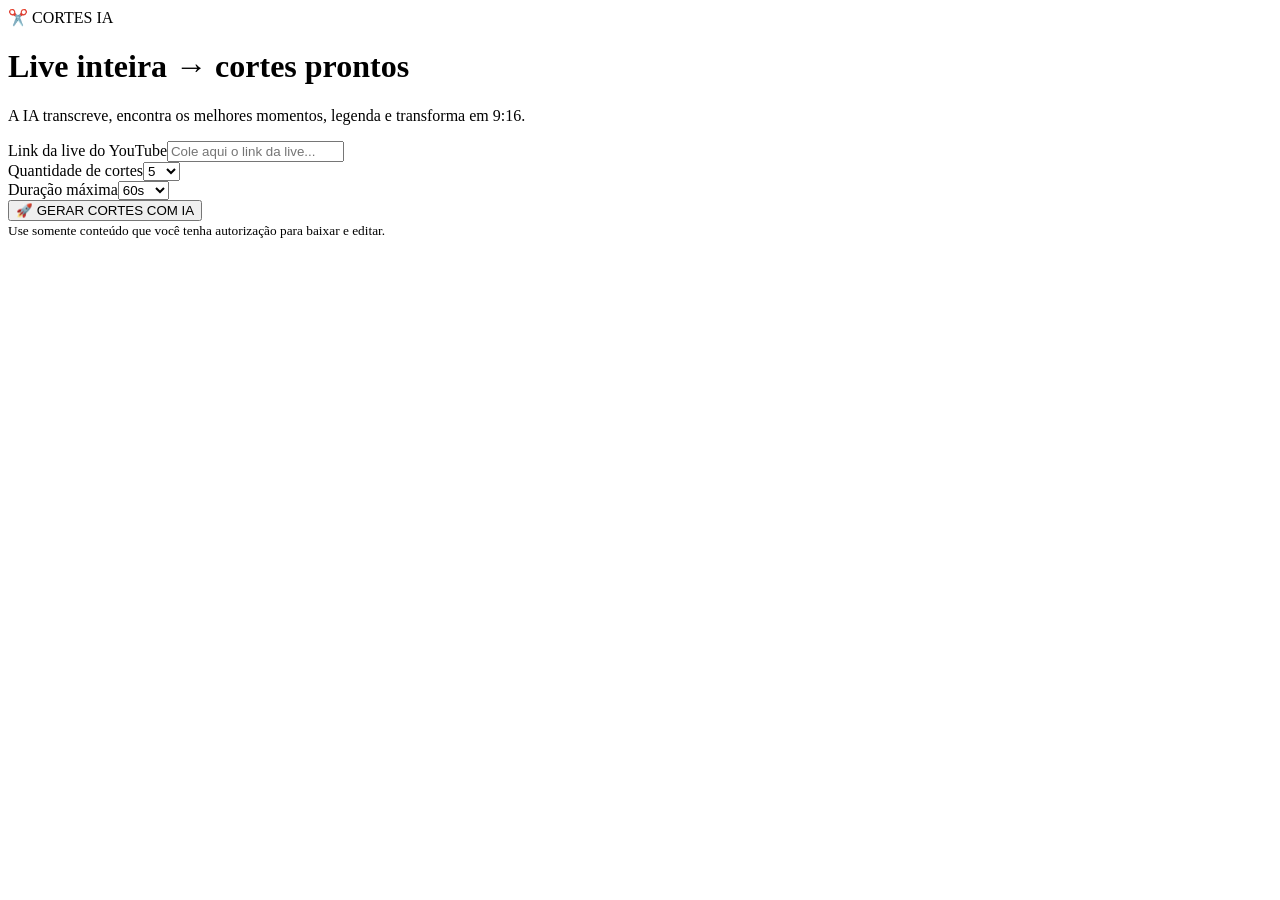
==== templates/index.html @ 6889c681 "Rename index.html to templates/index.html" ====
<!doctype html><html lang="pt-BR"><head><meta charset="utf-8"><meta name="viewport" content="width=device-width,initial-scale=1">
<title>Cortes IA</title><link rel="stylesheet" href="/static/style.css"></head><body>
<main><div class="brand">✂️ CORTES IA</div><h1>Live inteira → cortes prontos</h1>
<p class="sub">A IA transcreve, encontra os melhores momentos, legenda e transforma em 9:16.</p>
<section class="card">
<label>Link da live do YouTube</label><input id="url" placeholder="Cole aqui o link da live...">
<div class="grid"><div><label>Quantidade de cortes</label><select id="count"><option>3</option><option selected>5</option><option>10</option><option>15</option></select></div>
<div><label>Duração máxima</label><select id="duration"><option value="30">30s</option><option value="60" selected>60s</option><option value="90">90s</option><option value="120">120s</option></select></div></div>
<button id="go" onclick="start()">🚀 GERAR CORTES COM IA</button>
<div id="status" class="hide"><div class="bar"><i id="fill"></i></div><b id="msg"></b><div id="results"></div></div>
</section><small>Use somente conteúdo que você tenha autorização para baixar e editar.</small></main>
<script>
let t;
async function start(){
 let u=url.value.trim(); if(!u)return alert("Cole o link da live.");
 go.disabled=true; status.classList.remove("hide"); results.innerHTML="";
 let r=await fetch("/api/start",{method:"POST",headers:{"Content-Type":"application/json"},body:JSON.stringify({url:u,count:+count.value,duration:+duration.value})});
 let d=await r.json(); if(!r.ok){alert(d.error);go.disabled=false;return}
 t=setInterval(()=>poll(d.job_id),1500);
}
async function poll(id){
 let d=await (await fetch("/api/status/"+id)).json(); fill.style.width=(d.progress||0)+"%";msg.textContent=d.message||"";
 if(d.status==="concluido"){clearInterval(t);go.disabled=false;
 results.innerHTML=d.clips.map((c,i)=>`<article><b>${c.title}</b><p>${c.hook||""}</p><a href="${c.file}">⬇ Baixar corte ${i+1}</a></article>`).join("");
 } if(d.status==="erro"){clearInterval(t);go.disabled=false}
}
</script></body></html>
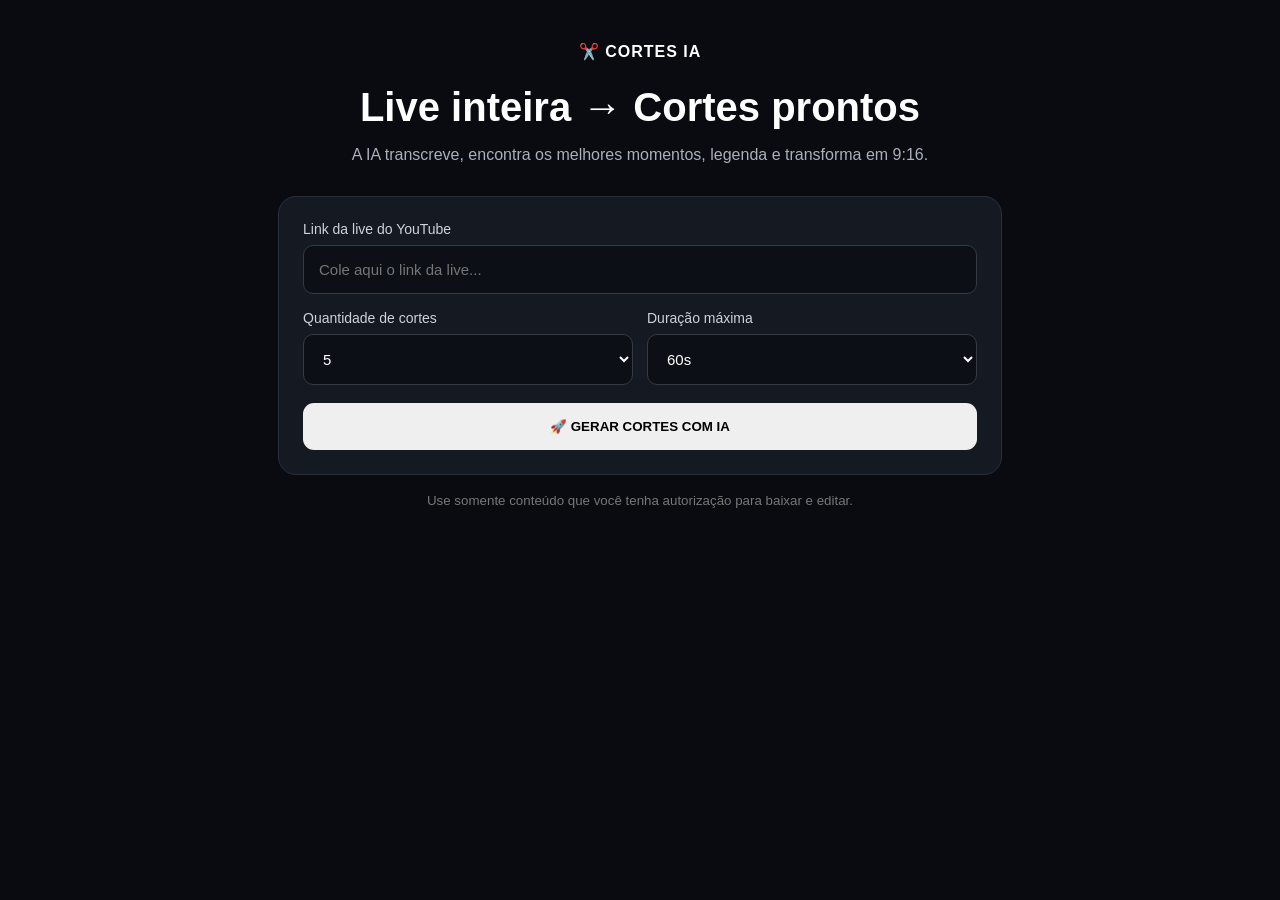
==== commit f2f5977c: "Refactor index.html for better structure and functionality Updated HTML structure and improved JavaS" ====
--- a/templates/index.html
+++ b/templates/index.html
@@ -1,27 +1,252 @@
-<!doctype html><html lang="pt-BR"><head><meta charset="utf-8"><meta name="viewport" content="width=device-width,initial-scale=1">
-<title>Cortes IA</title><link rel="stylesheet" href="/static/style.css"></head><body>
-<main><div class="brand">✂️ CORTES IA</div><h1>Live inteira → cortes prontos</h1>
-<p class="sub">A IA transcreve, encontra os melhores momentos, legenda e transforma em 9:16.</p>
-<section class="card">
-<label>Link da live do YouTube</label><input id="url" placeholder="Cole aqui o link da live...">
-<div class="grid"><div><label>Quantidade de cortes</label><select id="count"><option>3</option><option selected>5</option><option>10</option><option>15</option></select></div>
-<div><label>Duração máxima</label><select id="duration"><option value="30">30s</option><option value="60" selected>60s</option><option value="90">90s</option><option value="120">120s</option></select></div></div>
-<button id="go" onclick="start()">🚀 GERAR CORTES COM IA</button>
-<div id="status" class="hide"><div class="bar"><i id="fill"></i></div><b id="msg"></b><div id="results"></div></div>
-</section><small>Use somente conteúdo que você tenha autorização para baixar e editar.</small></main>
+<!doctype html>
+<html lang="pt-BR">
+<head>
+  <meta charset="utf-8">
+  <meta name="viewport" content="width=device-width, initial-scale=1">
+  <title>Cortes IA</title>
+  <link rel="stylesheet" href="/static/style.css">
+</head>
+
+<body>
+<main>
+  <div class="brand">✂️ CORTES IA</div>
+
+  <h1>Live inteira → Cortes prontos</h1>
+
+  <p class="sub">
+    A IA transcreve, encontra os melhores momentos, legenda e transforma em 9:16.
+  </p>
+
+  <section class="card">
+
+    <label>Link da live do YouTube</label>
+    <input
+      id="url"
+      type="url"
+      placeholder="Cole aqui o link da live..."
+    >
+
+    <div class="grid">
+
+      <div>
+        <label>Quantidade de cortes</label>
+        <select id="count">
+          <option value="3">3</option>
+          <option value="5" selected>5</option>
+          <option value="10">10</option>
+        </select>
+      </div>
+
+      <div>
+        <label>Duração máxima</label>
+        <select id="duration">
+          <option value="30">30s</option>
+          <option value="60" selected>60s</option>
+          <option value="90">90s</option>
+        </select>
+      </div>
+
+    </div>
+
+    <button id="go" type="button">
+      🚀 GERAR CORTES COM IA
+    </button>
+
+    <div id="status" class="hide">
+      <div class="bar">
+        <i id="fill"></i>
+      </div>
+
+      <b id="msg"></b>
+    </div>
+
+    <div id="results"></div>
+
+  </section>
+
+  <small>
+    Use somente conteúdo que você tenha autorização para baixar e editar.
+  </small>
+</main>
+
 <script>
-let t;
-async function start(){
- let u=url.value.trim(); if(!u)return alert("Cole o link da live.");
- go.disabled=true; status.classList.remove("hide"); results.innerHTML="";
- let r=await fetch("/api/start",{method:"POST",headers:{"Content-Type":"application/json"},body:JSON.stringify({url:u,count:+count.value,duration:+duration.value})});
- let d=await r.json(); if(!r.ok){alert(d.error);go.disabled=false;return}
- t=setInterval(()=>poll(d.job_id),1500);
+let timer = null;
+
+const urlInput = document.getElementById("url");
+const countInput = document.getElementById("count");
+const durationInput = document.getElementById("duration");
+const goButton = document.getElementById("go");
+
+const statusBox = document.getElementById("status");
+const fill = document.getElementById("fill");
+const msg = document.getElementById("msg");
+const results = document.getElementById("results");
+
+
+goButton.addEventListener("click", start);
+
+
+async function start() {
+
+  const url = urlInput.value.trim();
+  const count = Number(countInput.value);
+  const duration = Number(durationInput.value);
+
+  if (!url) {
+    alert("Cole o link da live.");
+    return;
+  }
+
+  goButton.disabled = true;
+  statusBox.classList.remove("hide");
+  results.innerHTML = "";
+
+  fill.style.width = "5%";
+  msg.textContent = "Iniciando processamento...";
+
+  try {
+
+    const response = await fetch("/api/start", {
+      method: "POST",
+      headers: {
+        "Content-Type": "application/json"
+      },
+      body: JSON.stringify({
+        url: url,
+        count: count,
+        duration: duration
+      })
+    });
+
+    const data = await response.json();
+
+    if (!response.ok) {
+      throw new Error(data.error || "Erro ao iniciar o processamento.");
+    }
+
+    if (!data.job_id) {
+      throw new Error("O servidor não retornou o ID do processamento.");
+    }
+
+    timer = setInterval(() => {
+      poll(data.job_id);
+    }, 1500);
+
+    await poll(data.job_id);
+
+  } catch (error) {
+
+    console.error(error);
+
+    msg.textContent = error.message;
+    goButton.disabled = false;
+
+    if (timer) {
+      clearInterval(timer);
+      timer = null;
+    }
+  }
 }
-async function poll(id){
- let d=await (await fetch("/api/status/"+id)).json(); fill.style.width=(d.progress||0)+"%";msg.textContent=d.message||"";
- if(d.status==="concluido"){clearInterval(t);go.disabled=false;
- results.innerHTML=d.clips.map((c,i)=>`<article><b>${c.title}</b><p>${c.hook||""}</p><a href="${c.file}">⬇ Baixar corte ${i+1}</a></article>`).join("");
- } if(d.status==="erro"){clearInterval(t);go.disabled=false}
+
+
+async function poll(id) {
+
+  try {
+
+    const response = await fetch("/api/status/" + encodeURIComponent(id));
+
+    const data = await response.json();
+
+    if (!response.ok) {
+      throw new Error(data.error || "Erro ao consultar processamento.");
+    }
+
+    const progress = Number(data.progress || 0);
+
+    fill.style.width = Math.max(0, Math.min(100, progress)) + "%";
+
+    msg.textContent = data.message || "Processando...";
+
+
+    if (data.status === "concluido") {
+
+      if (timer) {
+        clearInterval(timer);
+        timer = null;
+      }
+
+      fill.style.width = "100%";
+      msg.textContent = "Cortes prontos!";
+
+      goButton.disabled = false;
+
+      if (Array.isArray(data.clips)) {
+
+        results.innerHTML = data.clips.map((clip, index) => {
+
+          const title = clip.title || ("Corte " + (index + 1));
+          const hook = clip.hook || "";
+          const file = clip.file || "#";
+
+          return `
+            <article>
+              <h3>${escapeHtml(title)}</h3>
+
+              <p>${escapeHtml(hook)}</p>
+
+              <a href="${file}" download>
+                ⬇️ Baixar corte
+              </a>
+            </article>
+          `;
+
+        }).join("");
+      }
+
+      return;
+    }
+
+
+    if (data.status === "erro") {
+
+      if (timer) {
+        clearInterval(timer);
+        timer = null;
+      }
+
+      goButton.disabled = false;
+
+      msg.textContent = data.message || "Ocorreu um erro.";
+
+      return;
+    }
+
+  } catch (error) {
+
+    console.error(error);
+
+    if (timer) {
+      clearInterval(timer);
+      timer = null;
+    }
+
+    goButton.disabled = false;
+
+    msg.textContent = error.message || "Erro ao consultar o servidor.";
+  }
 }
-</script></body></html>
+
+
+function escapeHtml(text) {
+
+  return String(text)
+    .replaceAll("&", "&amp;")
+    .replaceAll("<", "&lt;")
+    .replaceAll(">", "&gt;")
+    .replaceAll('"', "&quot;")
+    .replaceAll("'", "&#039;");
+}
+</script>
+
+</body>
+</html>
--- a/static/style.css
+++ b/static/style.css
@@ -0,0 +1 @@
+*{box-sizing:border-box}body{margin:0;background:#090b10;color:#fff;font-family:Arial,sans-serif}main{max-width:760px;margin:auto;padding:42px 18px}.brand{text-align:center;font-weight:900;letter-spacing:1px}h1{text-align:center;font-size:40px;margin:24px 0 8px}.sub{text-align:center;color:#aab0bc;margin-bottom:32px}.card{background:#151922;border:1px solid #292f3a;border-radius:18px;padding:24px}label{display:block;color:#cdd2dc;font-size:14px;margin-bottom:8px}input,select{width:100%;padding:15px;border-radius:10px;background:#0c0f15;color:#fff;border:1px solid #343a46;font-size:15px}.grid{display:grid;grid-template-columns:1fr 1fr;gap:14px;margin-top:16px}button{width:100%;padding:16px;margin-top:18px;border:0;border-radius:11px;font-weight:900;cursor:pointer}.bar{height:9px;background:#2a303a;border-radius:9px;margin:22px 0 12px;overflow:hidden}.bar i{display:block;height:100%;width:0;background:#fff;transition:.3s}.hide{display:none}article{background:#202631;border-radius:12px;padding:15px;margin-top:12px}article p{color:#b9bfca}article a{display:inline-block;background:#fff;color:#000;padding:10px 13px;border-radius:8px;text-decoration:none;font-weight:bold}small{display:block;text-align:center;color:#777;margin-top:18px}@media(max-width:600px){h1{font-size:31px}.grid{grid-template-columns:1fr}}
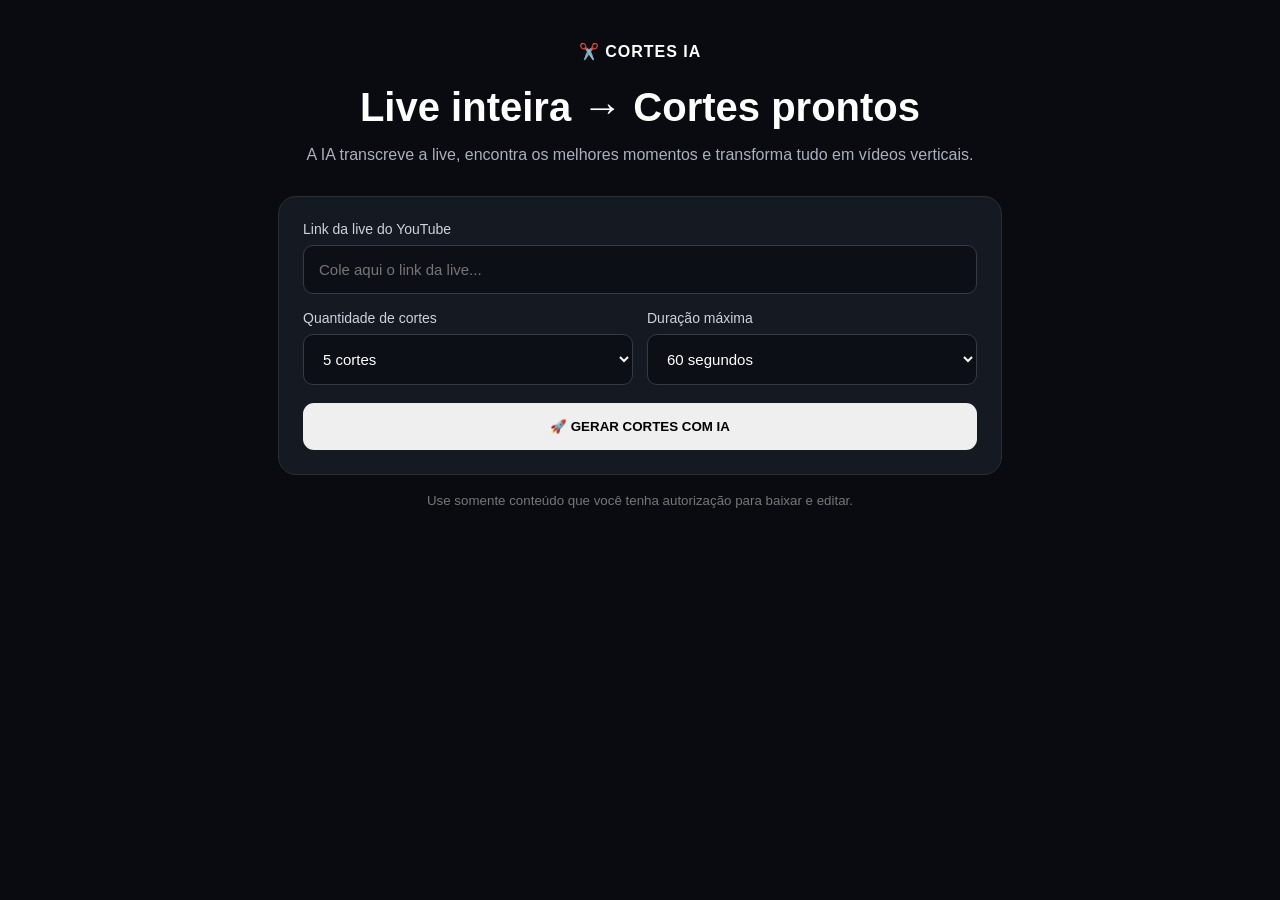
==== commit 6c99e3ca: "Refine HTML structure and improve text clarity Updated text for better clarity and user guidance. Ad" ====
--- a/templates/index.html
+++ b/templates/index.html
@@ -3,250 +3,476 @@
 <head>
   <meta charset="utf-8">
   <meta name="viewport" content="width=device-width, initial-scale=1">
+
   <title>Cortes IA</title>
+
   <link rel="stylesheet" href="/static/style.css">
 </head>
 
 <body>
+
 <main>
+
   <div class="brand">✂️ CORTES IA</div>
 
   <h1>Live inteira → Cortes prontos</h1>
 
   <p class="sub">
-    A IA transcreve, encontra os melhores momentos, legenda e transforma em 9:16.
+    A IA transcreve a live, encontra os melhores momentos
+    e transforma tudo em vídeos verticais.
   </p>
 
+
   <section class="card">
 
-    <label>Link da live do YouTube</label>
+    <label for="url">
+      Link da live do YouTube
+    </label>
+
     <input
       id="url"
       type="url"
+      autocomplete="off"
       placeholder="Cole aqui o link da live..."
     >
 
+
     <div class="grid">
 
       <div>
-        <label>Quantidade de cortes</label>
+
+        <label for="count">
+          Quantidade de cortes
+        </label>
+
         <select id="count">
-          <option value="3">3</option>
-          <option value="5" selected>5</option>
-          <option value="10">10</option>
+
+          <option value="3">
+            3 cortes
+          </option>
+
+          <option value="5" selected>
+            5 cortes
+          </option>
+
+          <option value="10">
+            10 cortes
+          </option>
+
         </select>
+
       </div>
 
+
       <div>
-        <label>Duração máxima</label>
+
+        <label for="duration">
+          Duração máxima
+        </label>
+
         <select id="duration">
-          <option value="30">30s</option>
-          <option value="60" selected>60s</option>
-          <option value="90">90s</option>
+
+          <option value="30">
+            30 segundos
+          </option>
+
+          <option value="60" selected>
+            60 segundos
+          </option>
+
+          <option value="90">
+            90 segundos
+          </option>
+
         </select>
+
       </div>
 
     </div>
 
-    <button id="go" type="button">
+
+    <button
+      id="go"
+      type="button"
+    >
       🚀 GERAR CORTES COM IA
     </button>
 
-    <div id="status" class="hide">
+
+    <div
+      id="status"
+      class="hide"
+      aria-live="polite"
+    >
+
       <div class="bar">
         <i id="fill"></i>
       </div>
 
-      <b id="msg"></b>
+      <b id="msg">
+        Aguardando...
+      </b>
+
     </div>
 
+
     <div id="results"></div>
 
   </section>
+
 
   <small>
     Use somente conteúdo que você tenha autorização para baixar e editar.
   </small>
+
 </main>
 
+
 <script>
+
+"use strict";
+
+
 let timer = null;
-
-const urlInput = document.getElementById("url");
-const countInput = document.getElementById("count");
-const durationInput = document.getElementById("duration");
-const goButton = document.getElementById("go");
-
-const statusBox = document.getElementById("status");
-const fill = document.getElementById("fill");
-const msg = document.getElementById("msg");
-const results = document.getElementById("results");
-
-
-goButton.addEventListener("click", start);
+let polling = false;
+
+
+const urlInput =
+  document.getElementById("url");
+
+const countInput =
+  document.getElementById("count");
+
+const durationInput =
+  document.getElementById("duration");
+
+const goButton =
+  document.getElementById("go");
+
+const statusBox =
+  document.getElementById("status");
+
+const fill =
+  document.getElementById("fill");
+
+const msg =
+  document.getElementById("msg");
+
+const results =
+  document.getElementById("results");
+
+
+goButton.addEventListener(
+  "click",
+  start
+);
 
 
 async function start() {
 
-  const url = urlInput.value.trim();
-  const count = Number(countInput.value);
-  const duration = Number(durationInput.value);
+  if (polling) {
+    return;
+  }
+
+
+  const url =
+    urlInput.value.trim();
+
+  const clipCount =
+    Number(countInput.value);
+
+  const duration =
+    Number(durationInput.value);
+
 
   if (!url) {
-    alert("Cole o link da live.");
-    return;
-  }
+
+    showError(
+      "Cole o link da live do YouTube."
+    );
+
+    urlInput.focus();
+
+    return;
+  }
+
+
+  if (!isValidYoutubeUrl(url)) {
+
+    showError(
+      "Digite um link válido do YouTube."
+    );
+
+    urlInput.focus();
+
+    return;
+  }
+
+
+  if (
+    !Number.isInteger(clipCount) ||
+    clipCount < 1
+  ) {
+
+    showError(
+      "Quantidade de cortes inválida."
+    );
+
+    return;
+  }
+
+
+  polling = true;
 
   goButton.disabled = true;
+
   statusBox.classList.remove("hide");
+
   results.innerHTML = "";
 
-  fill.style.width = "5%";
-  msg.textContent = "Iniciando processamento...";
+  fill.style.width = "3%";
+
+  msg.textContent =
+    "Iniciando processamento...";
+
+
+  stopTimer();
+
 
   try {
 
-    const response = await fetch("/api/start", {
-      method: "POST",
-      headers: {
-        "Content-Type": "application/json"
-      },
-      body: JSON.stringify({
-        url: url,
-        count: count,
-        duration: duration
-      })
-    });
-
-    const data = await response.json();
+    const response =
+      await fetch(
+        "/api/start",
+        {
+          method: "POST",
+
+          headers: {
+            "Content-Type":
+              "application/json"
+          },
+
+          body: JSON.stringify({
+            url: url,
+            clip_count: clipCount,
+            duration: duration
+          })
+        }
+      );
+
+
+    const data =
+      await readJson(response);
+
 
     if (!response.ok) {
-      throw new Error(data.error || "Erro ao iniciar o processamento.");
+
+      throw new Error(
+        data.error ||
+        data.message ||
+        "Não foi possível iniciar o processamento."
+      );
+
     }
 
+
     if (!data.job_id) {
-      throw new Error("O servidor não retornou o ID do processamento.");
+
+      throw new Error(
+        "O servidor não retornou o ID do processamento."
+      );
+
     }
 
-    timer = setInterval(() => {
-      poll(data.job_id);
-    }, 1500);
+
+    msg.textContent =
+      "Processamento iniciado...";
+
 
     await poll(data.job_id);
 
+
+    timer =
+      setInterval(
+        () => poll(data.job_id),
+        2000
+      );
+
+
   } catch (error) {
 
-    console.error(error);
-
-    msg.textContent = error.message;
-    goButton.disabled = false;
-
-    if (timer) {
-      clearInterval(timer);
-      timer = null;
+    console.error(
+      "Erro ao iniciar:",
+      error
+    );
+
+
+    showError(
+      error.message ||
+      "Erro ao iniciar o processamento."
+    );
+
+
+    finish();
+
+
+  }
+
+}
+
+
+async function poll(id) {
+
+  if (!id || !polling) {
+    return;
+  }
+
+
+  try {
+
+    const response =
+      await fetch(
+        "/api/status/" +
+        encodeURIComponent(id),
+        {
+          cache: "no-store"
+        }
+      );
+
+
+    const data =
+      await readJson(response);
+
+
+    if (!response.ok) {
+
+      throw new Error(
+        data.error ||
+        data.message ||
+        "Erro ao consultar o processamento."
+      );
+
     }
-  }
-}
-
-
-async function poll(id) {
-
-  try {
-
-    const response = await fetch("/api/status/" + encodeURIComponent(id));
-
-    const data = await response.json();
-
-    if (!response.ok) {
-      throw new Error(data.error || "Erro ao consultar processamento.");
-    }
-
-    const progress = Number(data.progress || 0);
-
-    fill.style.width = Math.max(0, Math.min(100, progress)) + "%";
-
-    msg.textContent = data.message || "Processando...";
-
-
-    if (data.status === "concluido") {
-
-      if (timer) {
-        clearInterval(timer);
-        timer = null;
-      }
-
-      fill.style.width = "100%";
-      msg.textContent = "Cortes prontos!";
-
-      goButton.disabled = false;
-
-      if (Array.isArray(data.clips)) {
-
-        results.innerHTML = data.clips.map((clip, index) => {
-
-          const title = clip.title || ("Corte " + (index + 1));
-          const hook = clip.hook || "";
-          const file = clip.file || "#";
-
-          return `
-            <article>
-              <h3>${escapeHtml(title)}</h3>
-
-              <p>${escapeHtml(hook)}</p>
-
-              <a href="${file}" download>
-                ⬇️ Baixar corte
-              </a>
-            </article>
-          `;
-
-        }).join("");
-      }
+
+
+    updateProgress(data);
+
+
+    if (
+      data.status === "concluido" ||
+      data.status === "completed"
+    ) {
+
+      finish();
+
+      fill.style.width =
+        "100%";
+
+      msg.textContent =
+        "✅ Cortes prontos!";
+
+
+      renderResults(
+        data.clips
+      );
+
 
       return;
     }
 
 
-    if (data.status === "erro") {
-
-      if (timer) {
-        clearInterval(timer);
-        timer = null;
-      }
-
-      goButton.disabled = false;
-
-      msg.textContent = data.message || "Ocorreu um erro.";
+    if (
+      data.status === "erro" ||
+      data.status === "error" ||
+      data.status === "failed"
+    ) {
+
+      finish();
+
+      msg.textContent =
+        data.message ||
+        data.error ||
+        "Ocorreu um erro durante o processamento.";
 
       return;
     }
 
+
   } catch (error) {
 
-    console.error(error);
-
-    if (timer) {
-      clearInterval(timer);
-      timer = null;
-    }
+    console.error(
+      "Erro no processamento:",
+      error
+    );
+
+
+    stopTimer();
+
+
+    msg.textContent =
+      error.message ||
+      "Erro ao consultar o servidor.";
+
 
     goButton.disabled = false;
 
-    msg.textContent = error.message || "Erro ao consultar o servidor.";
-  }
+    polling = false;
+
+  }
+
 }
 
 
-function escapeHtml(text) {
-
-  return String(text)
-    .replaceAll("&", "&amp;")
-    .replaceAll("<", "&lt;")
-    .replaceAll(">", "&gt;")
-    .replaceAll('"', "&quot;")
-    .replaceAll("'", "&#039;");
+function updateProgress(data) {
+
+  let progress =
+    Number(data.progress);
+
+
+  if (!Number.isFinite(progress)) {
+    progress = 0;
+  }
+
+
+  progress =
+    Math.max(
+      0,
+      Math.min(
+        100,
+        progress
+      )
+    );
+
+
+  fill.style.width =
+    progress + "%";
+
+
+  msg.textContent =
+    data.message ||
+    "Processando...";
+
 }
-</script>
-
-</body>
-</html>
+
+
+function renderResults(clips) {
+
+  if (!Array.isArray(clips)) {
+
+    results.innerHTML = `
+      <div class="result-empty">
+        Os cortes foram processados,
+        mas nenhum arquivo foi retornado.
+      </div>
+    `;
+
+    return;
+  }
+
+
+  if (clips.length === 0) {
+
+    results.innerHTML = `
+      <div class="result-empty">
+        Nenhum corte foi encontrado.
+      </
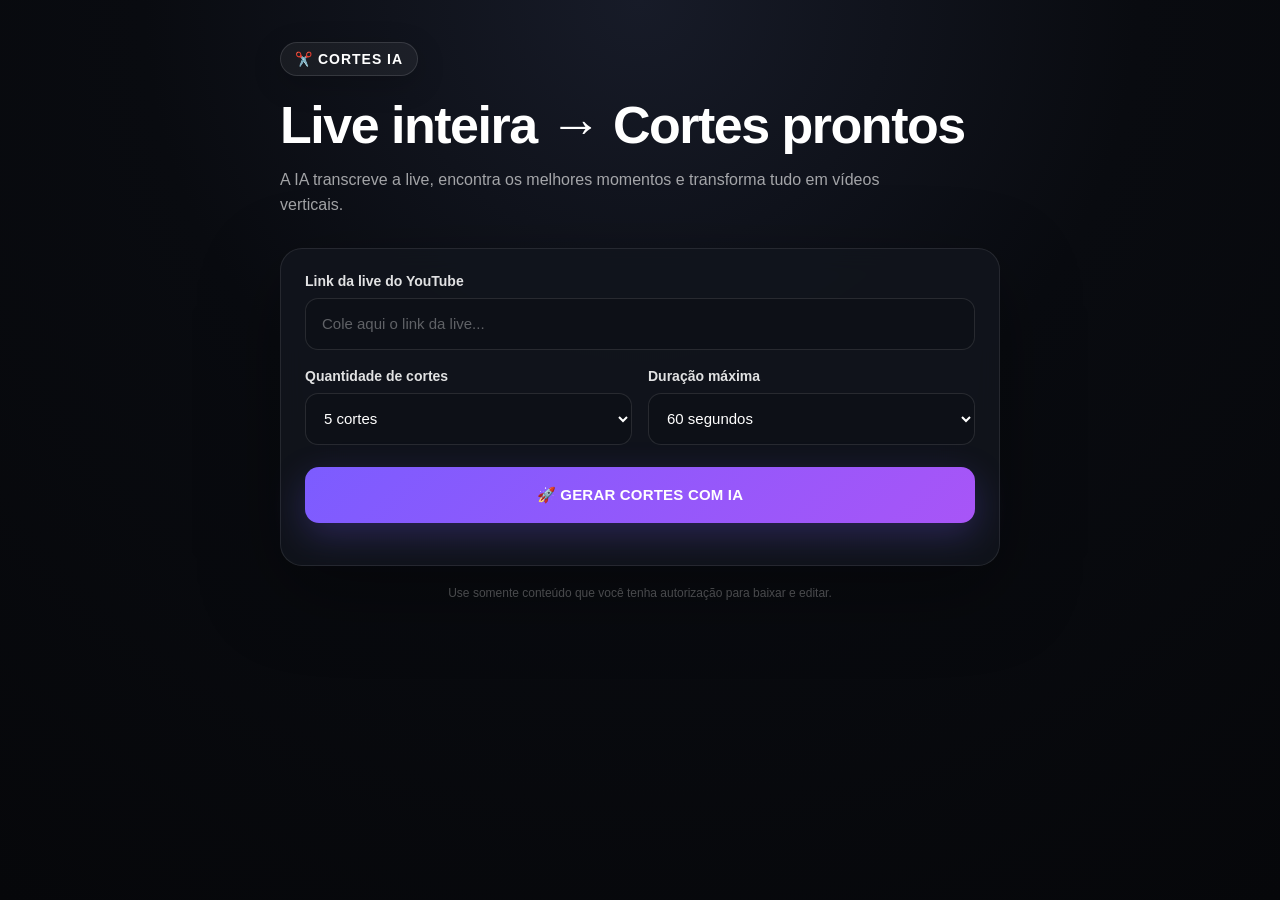
==== commit d6e26f53: "Refactor index.html for better readability and logic Refactor HTML structure and improve button func" ====
--- a/templates/index.html
+++ b/templates/index.html
@@ -1,5 +1,6 @@
 <!doctype html>
 <html lang="pt-BR">
+
 <head>
   <meta charset="utf-8">
   <meta name="viewport" content="width=device-width, initial-scale=1">
@@ -13,9 +14,13 @@
 
 <main>
 
-  <div class="brand">✂️ CORTES IA</div>
-
-  <h1>Live inteira → Cortes prontos</h1>
+  <div class="brand">
+    ✂️ CORTES IA
+  </div>
+
+  <h1>
+    Live inteira → Cortes prontos
+  </h1>
 
   <p class="sub">
     A IA transcreve a live, encontra os melhores momentos
@@ -91,10 +96,7 @@
     </div>
 
 
-    <button
-      id="go"
-      type="button"
-    >
+    <button id="go" type="button">
       🚀 GERAR CORTES COM IA
     </button>
 
@@ -122,7 +124,8 @@
 
 
   <small>
-    Use somente conteúdo que você tenha autorização para baixar e editar.
+    Use somente conteúdo que você tenha autorização
+    para baixar e editar.
   </small>
 
 </main>
@@ -131,10 +134,6 @@
 <script>
 
 "use strict";
-
-
-let timer = null;
-let polling = false;
 
 
 const urlInput =
@@ -160,6 +159,14 @@
 
 const results =
   document.getElementById("results");
+
+
+let timer = null;
+
+let processing = false;
+
+
+console.log("Cortes IA carregado");
 
 
 goButton.addEventListener(
@@ -170,7 +177,10 @@
 
 async function start() {
 
-  if (polling) {
+  console.log("Botão clicado");
+
+
+  if (processing) {
     return;
   }
 
@@ -178,18 +188,21 @@
   const url =
     urlInput.value.trim();
 
+
   const clipCount =
     Number(countInput.value);
 
+
   const duration =
     Number(durationInput.value);
 
 
   if (!url) {
 
-    showError(
-      "Cole o link da live do YouTube."
-    );
+    statusBox.classList.remove("hide");
+
+    msg.textContent =
+      "❌ Cole o link da live do YouTube.";
 
     urlInput.focus();
 
@@ -197,49 +210,27 @@
   }
 
 
-  if (!isValidYoutubeUrl(url)) {
-
-    showError(
-      "Digite um link válido do YouTube."
+  processing = true;
+
+  goButton.disabled = true;
+
+
+  statusBox.classList.remove("hide");
+
+  results.innerHTML = "";
+
+  fill.style.width = "5%";
+
+  msg.textContent =
+    "⏳ Conectando ao servidor...";
+
+
+  try {
+
+    console.log(
+      "Enviando processamento..."
     );
 
-    urlInput.focus();
-
-    return;
-  }
-
-
-  if (
-    !Number.isInteger(clipCount) ||
-    clipCount < 1
-  ) {
-
-    showError(
-      "Quantidade de cortes inválida."
-    );
-
-    return;
-  }
-
-
-  polling = true;
-
-  goButton.disabled = true;
-
-  statusBox.classList.remove("hide");
-
-  results.innerHTML = "";
-
-  fill.style.width = "3%";
-
-  msg.textContent =
-    "Iniciando processamento...";
-
-
-  stopTimer();
-
-
-  try {
 
     const response =
       await fetch(
@@ -261,218 +252,23 @@
       );
 
 
-    const data =
-      await readJson(response);
-
-
-    if (!response.ok) {
-
-      throw new Error(
-        data.error ||
-        data.message ||
-        "Não foi possível iniciar o processamento."
-      );
-
-    }
-
-
-    if (!data.job_id) {
-
-      throw new Error(
-        "O servidor não retornou o ID do processamento."
-      );
-
-    }
-
-
-    msg.textContent =
-      "Processamento iniciado...";
-
-
-    await poll(data.job_id);
-
-
-    timer =
-      setInterval(
-        () => poll(data.job_id),
-        2000
-      );
-
-
-  } catch (error) {
-
-    console.error(
-      "Erro ao iniciar:",
-      error
+    const text =
+      await response.text();
+
+
+    console.log(
+      "Resposta:",
+      response.status,
+      text
     );
 
 
-    showError(
-      error.message ||
-      "Erro ao iniciar o processamento."
-    );
-
-
-    finish();
-
-
-  }
-
-}
-
-
-async function poll(id) {
-
-  if (!id || !polling) {
-    return;
-  }
-
-
-  try {
-
-    const response =
-      await fetch(
-        "/api/status/" +
-        encodeURIComponent(id),
-        {
-          cache: "no-store"
-        }
-      );
-
-
-    const data =
-      await readJson(response);
-
-
-    if (!response.ok) {
-
-      throw new Error(
-        data.error ||
-        data.message ||
-        "Erro ao consultar o processamento."
-      );
-
-    }
-
-
-    updateProgress(data);
-
-
-    if (
-      data.status === "concluido" ||
-      data.status === "completed"
-    ) {
-
-      finish();
-
-      fill.style.width =
-        "100%";
-
-      msg.textContent =
-        "✅ Cortes prontos!";
-
-
-      renderResults(
-        data.clips
-      );
-
-
-      return;
-    }
-
-
-    if (
-      data.status === "erro" ||
-      data.status === "error" ||
-      data.status === "failed"
-    ) {
-
-      finish();
-
-      msg.textContent =
-        data.message ||
-        data.error ||
-        "Ocorreu um erro durante o processamento.";
-
-      return;
-    }
-
-
-  } catch (error) {
-
-    console.error(
-      "Erro no processamento:",
-      error
-    );
-
-
-    stopTimer();
-
-
-    msg.textContent =
-      error.message ||
-      "Erro ao consultar o servidor.";
-
-
-    goButton.disabled = false;
-
-    polling = false;
-
-  }
-
-}
-
-
-function updateProgress(data) {
-
-  let progress =
-    Number(data.progress);
-
-
-  if (!Number.isFinite(progress)) {
-    progress = 0;
-  }
-
-
-  progress =
-    Math.max(
-      0,
-      Math.min(
-        100,
-        progress
-      )
-    );
-
-
-  fill.style.width =
-    progress + "%";
-
-
-  msg.textContent =
-    data.message ||
-    "Processando...";
-
-}
-
-
-function renderResults(clips) {
-
-  if (!Array.isArray(clips)) {
-
-    results.innerHTML = `
-      <div class="result-empty">
-        Os cortes foram processados,
-        mas nenhum arquivo foi retornado.
-      </div>
-    `;
-
-    return;
-  }
-
-
-  if (clips.length === 0) {
-
-    results.innerHTML = `
-      <div class="result-empty">
-        Nenhum corte foi encontrado.
-      </
+    let data;
+
+
+    try {
+
+      data =
+        JSON.parse(text);
+
+   
--- a/static/style.css
+++ b/static/style.css
@@ -1 +1,568 @@
-*{box-sizing:border-box}body{margin:0;background:#090b10;color:#fff;font-family:Arial,sans-serif}main{max-width:760px;margin:auto;padding:42px 18px}.brand{text-align:center;font-weight:900;letter-spacing:1px}h1{text-align:center;font-size:40px;margin:24px 0 8px}.sub{text-align:center;color:#aab0bc;margin-bottom:32px}.card{background:#151922;border:1px solid #292f3a;border-radius:18px;padding:24px}label{display:block;color:#cdd2dc;font-size:14px;margin-bottom:8px}input,select{width:100%;padding:15px;border-radius:10px;background:#0c0f15;color:#fff;border:1px solid #343a46;font-size:15px}.grid{display:grid;grid-template-columns:1fr 1fr;gap:14px;margin-top:16px}button{width:100%;padding:16px;margin-top:18px;border:0;border-radius:11px;font-weight:900;cursor:pointer}.bar{height:9px;background:#2a303a;border-radius:9px;margin:22px 0 12px;overflow:hidden}.bar i{display:block;height:100%;width:0;background:#fff;transition:.3s}.hide{display:none}article{background:#202631;border-radius:12px;padding:15px;margin-top:12px}article p{color:#b9bfca}article a{display:inline-block;background:#fff;color:#000;padding:10px 13px;border-radius:8px;text-decoration:none;font-weight:bold}small{display:block;text-align:center;color:#777;margin-top:18px}@media(max-width:600px){h1{font-size:31px}.grid{grid-template-columns:1fr}}
+* {
+  box-sizing: border-box;
+}
+
+html {
+  scroll-behavior: smooth;
+}
+
+body {
+  margin: 0;
+  min-height: 100vh;
+
+  background:
+    radial-gradient(
+      circle at top,
+      #171b28 0%,
+      #090b10 45%,
+      #06070a 100%
+    );
+
+  color: #ffffff;
+
+  font-family:
+    Arial,
+    Helvetica,
+    sans-serif;
+}
+
+
+main {
+  width: 100%;
+  max-width: 760px;
+
+  margin: 0 auto;
+
+  padding:
+    42px 20px 50px;
+}
+
+
+.brand {
+  display: inline-flex;
+  align-items: center;
+
+  padding:
+    8px 14px;
+
+  margin-bottom: 22px;
+
+  border:
+    1px solid rgba(255, 255, 255, 0.12);
+
+  border-radius: 999px;
+
+  background:
+    rgba(255, 255, 255, 0.05);
+
+  color: #ffffff;
+
+  font-size: 14px;
+  font-weight: 800;
+
+  letter-spacing: 1px;
+
+  box-shadow:
+    0 8px 30px rgba(0, 0, 0, 0.2);
+}
+
+
+h1 {
+  margin:
+    0 0 14px;
+
+  font-size:
+    clamp(32px, 6vw, 52px);
+
+  line-height: 1.05;
+
+  letter-spacing:
+    -1.5px;
+}
+
+
+.sub {
+  max-width: 620px;
+
+  margin:
+    0 0 30px;
+
+  color:
+    rgba(255, 255, 255, 0.62);
+
+  font-size: 16px;
+
+  line-height: 1.6;
+}
+
+
+.card {
+  padding: 24px;
+
+  border:
+    1px solid rgba(255, 255, 255, 0.09);
+
+  border-radius: 22px;
+
+  background:
+    rgba(18, 21, 29, 0.88);
+
+  box-shadow:
+    0 25px 80px rgba(0, 0, 0, 0.35);
+
+  backdrop-filter:
+    blur(12px);
+}
+
+
+label {
+  display: block;
+
+  margin:
+    0 0 9px;
+
+  color:
+    rgba(255, 255, 255, 0.88);
+
+  font-size: 14px;
+
+  font-weight: 700;
+}
+
+
+input,
+select {
+  width: 100%;
+
+  min-height: 52px;
+
+  border:
+    1px solid rgba(255, 255, 255, 0.11);
+
+  border-radius: 13px;
+
+  outline: none;
+
+  background:
+    #0d1017;
+
+  color: #ffffff;
+
+  font-family: inherit;
+
+  font-size: 15px;
+
+  transition:
+    border-color 0.2s ease,
+    box-shadow 0.2s ease,
+    background 0.2s ease;
+}
+
+
+input {
+  padding:
+    0 16px;
+}
+
+
+select {
+  padding:
+    0 14px;
+
+  cursor: pointer;
+}
+
+
+input::placeholder {
+  color:
+    rgba(255, 255, 255, 0.34);
+}
+
+
+input:focus,
+select:focus {
+  border-color:
+    rgba(124, 92, 255, 0.9);
+
+  background:
+    #10131c;
+
+  box-shadow:
+    0 0 0 3px
+    rgba(124, 92, 255, 0.13);
+}
+
+
+.grid {
+  display: grid;
+
+  grid-template-columns:
+    1fr 1fr;
+
+  gap: 16px;
+
+  margin-top: 18px;
+}
+
+
+.grid > div {
+  min-width: 0;
+}
+
+
+button {
+  width: 100%;
+
+  min-height: 56px;
+
+  margin-top: 22px;
+
+  border: 0;
+
+  border-radius: 14px;
+
+  background:
+    linear-gradient(
+      135deg,
+      #7c5cff,
+      #a855f7
+    );
+
+  color: #ffffff;
+
+  font-family: inherit;
+
+  font-size: 15px;
+
+  font-weight: 800;
+
+  letter-spacing: 0.2px;
+
+  cursor: pointer;
+
+  box-shadow:
+    0 12px 35px
+    rgba(124, 92, 255, 0.25);
+
+  transition:
+    transform 0.18s ease,
+    filter 0.18s ease,
+    opacity 0.18s ease;
+}
+
+
+button:hover:not(:disabled) {
+  transform:
+    translateY(-2px);
+
+  filter:
+    brightness(1.08);
+
+  box-shadow:
+    0 16px 42px
+    rgba(124, 92, 255, 0.32);
+}
+
+
+button:active:not(:disabled) {
+  transform:
+    translateY(0);
+}
+
+
+button:disabled {
+  opacity: 0.55;
+
+  cursor:
+    not-allowed;
+
+  box-shadow:
+    none;
+}
+
+
+#status {
+  margin-top: 24px;
+
+  padding:
+    16px;
+
+  border:
+    1px solid rgba(255, 255, 255, 0.08);
+
+  border-radius: 15px;
+
+  background:
+    rgba(255, 255, 255, 0.035);
+}
+
+
+.hide {
+  display: none !important;
+}
+
+
+.bar {
+  width: 100%;
+
+  height: 8px;
+
+  overflow: hidden;
+
+  margin-bottom: 12px;
+
+  border-radius: 999px;
+
+  background:
+    rgba(255, 255, 255, 0.08);
+}
+
+
+.bar i {
+  display: block;
+
+  width: 0%;
+
+  height: 100%;
+
+  border-radius: inherit;
+
+  background:
+    linear-gradient(
+      90deg,
+      #7c5cff,
+      #c084fc
+    );
+
+  transition:
+    width 0.45s ease;
+
+  box-shadow:
+    0 0 18px
+    rgba(124, 92, 255, 0.5);
+}
+
+
+#msg {
+  display: block;
+
+  color:
+    rgba(255, 255, 255, 0.75);
+
+  font-size: 14px;
+
+  line-height: 1.5;
+}
+
+
+#results {
+  display: grid;
+
+  gap: 12px;
+
+  margin-top: 18px;
+}
+
+
+.clip {
+  padding: 17px;
+
+  border:
+    1px solid rgba(255, 255, 255, 0.08);
+
+  border-radius: 16px;
+
+  background:
+    rgba(255, 255, 255, 0.035);
+
+  transition:
+    border-color 0.2s ease,
+    transform 0.2s ease;
+}
+
+
+.clip:hover {
+  transform:
+    translateY(-1px);
+
+  border-color:
+    rgba(124, 92, 255, 0.4);
+}
+
+
+.clip h3 {
+  margin:
+    0 0 7px;
+
+  font-size: 16px;
+
+  line-height: 1.35;
+}
+
+
+.clip p {
+  margin:
+    0 0 13px;
+
+  color:
+    rgba(255, 255, 255, 0.55);
+
+  font-size: 13px;
+
+  line-height: 1.5;
+}
+
+
+.clip a {
+  display: inline-flex;
+
+  align-items: center;
+
+  justify-content: center;
+
+  min-height: 42px;
+
+  padding:
+    0 15px;
+
+  border:
+    1px solid
+    rgba(124, 92, 255, 0.35);
+
+  border-radius: 10px;
+
+  background:
+    rgba(124, 92, 255, 0.1);
+
+  color: #ffffff;
+
+  text-decoration: none;
+
+  font-size: 13px;
+
+  font-weight: 700;
+
+  transition:
+    background 0.2s ease,
+    border-color 0.2s ease;
+}
+
+
+.clip a:hover {
+  background:
+    rgba(124, 92, 255, 0.2);
+
+  border-color:
+    rgba(124, 92, 255, 0.65);
+}
+
+
+.no-file {
+  color:
+    rgba(255, 255, 255, 0.4);
+
+  font-size: 13px;
+}
+
+
+.result-empty {
+  padding: 18px;
+
+  border:
+    1px solid rgba(255, 255, 255, 0.08);
+
+  border-radius: 14px;
+
+  color:
+    rgba(255, 255, 255, 0.55);
+
+  background:
+    rgba(255, 255, 255, 0.03);
+
+  text-align: center;
+
+  font-size: 14px;
+}
+
+
+small {
+  display: block;
+
+  max-width: 650px;
+
+  margin:
+    18px auto 0;
+
+  color:
+    rgba(255, 255, 255, 0.32);
+
+  font-size: 12px;
+
+  line-height: 1.5;
+
+  text-align: center;
+}
+
+
+@media (max-width: 600px) {
+
+  main {
+    padding:
+      28px 14px 40px;
+  }
+
+
+  h1 {
+    font-size:
+      34px;
+
+    letter-spacing:
+      -1px;
+  }
+
+
+  .sub {
+    font-size:
+      14px;
+  }
+
+
+  .card {
+    padding:
+      17px;
+
+    border-radius:
+      18px;
+  }
+
+
+  .grid {
+    grid-template-columns:
+      1fr;
+
+    gap: 14px;
+  }
+
+
+  button {
+    min-height:
+      54px;
+  }
+
+}
+
+
+@media (prefers-reduced-motion: reduce) {
+
+  *,
+  *::before,
+  *::after {
+
+    scroll-behavior: auto !important;
+
+    transition:
+      none !important;
+
+  }
+
+}
